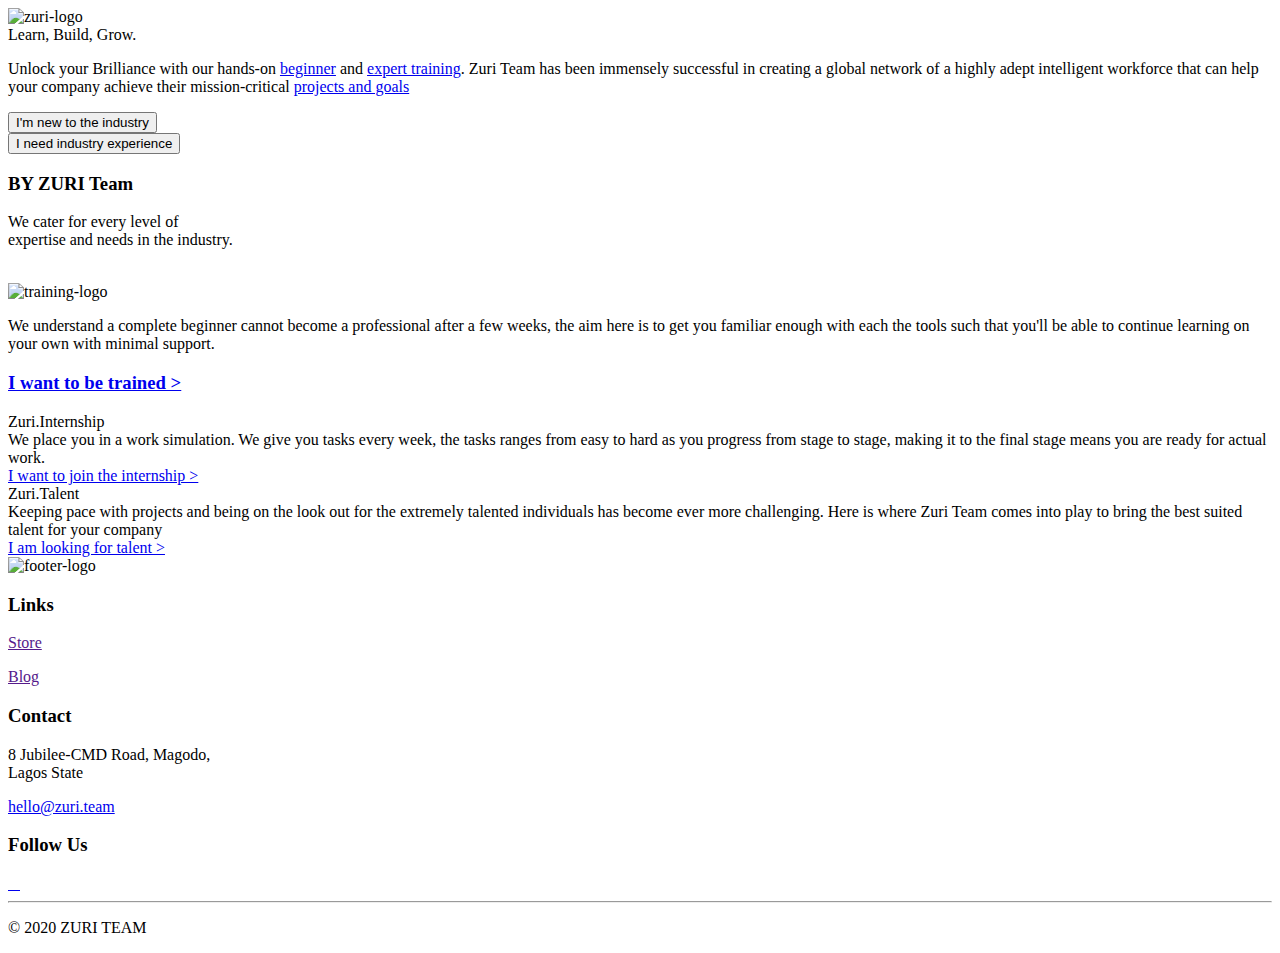
==== index.html @ 9dfd20c7 "Add files via upload" ====
<!DOCTYPE html>
<html lang="en">
  <head>
    <meta charset="UTF-8" />
    <meta http-equiv="X-UA-Compatible" content="IE=edge" />
    <meta name="viewport" content="width=device-width, initial-scale=1.0" />
    <title>Landing Page</title>
    <link rel="stylesheet" href="index.css">
  </head>
  <body>
    <section class="hero">
      <div><img src="" alt="zuri-logo" /></div>
      <div>Learn, Build, Grow.</div>
      <p>
        Unlock your Brilliance with our hands-on
        <a href="https://training.zuri.team">beginner</a> and
        <a href="https://internship.zuri.team">expert training</a>. Zuri Team
        has been immensely successful in creating a global network of a highly
        adept intelligent workforce that can help your company achieve their
        mission-critical
        <a href="https://talent.zuri.team">projects and goals</a>
      </p>
      <div>
        <a href="/new.html"> <button>I'm new to the industry</button></a>
        <br />
        <a href="/experience.html"
          ><button>I need industry experience</button></a
        >
      </div>
    </section>

    <section>
      <div>
        <h3>BY ZURI Team</h3>
        <p>
          We cater for every level of <br />
          expertise and needs in the industry.
        </p>

        <div>
          <div>
            <img src="" alt="" />
            <div>
              <img src="" alt="training-logo" />
              <p>
                We understand a complete beginner cannot become a professional
                after a few weeks, the aim here is to get you familiar enough
                with each the tools such that you'll be able to continue
                learning on your own with minimal support.
              </p>
              <h3><a href="#">I want to be trained ></a></h3>
            </div>
          </div>

          <div>
            <div>Zuri<span>.</span>Internship</div>
            <div>
              We place you in a work simulation. We give you tasks every week,
              the tasks ranges from easy to hard as you progress from stage to
              stage, making it to the final stage means you are ready for actual
              work.
            </div>
            <a href="#">I want to join the internship ></a>
          </div>

          <div>
            <div>Zuri<span>.</span>Talent</div>
            <div>
              Keeping pace with projects and being on the look out for the
              extremely talented individuals has become ever more challenging.
              Here is where Zuri Team comes into play to bring the best suited
              talent for your company
            </div>
            <a href="#">I am looking for talent ></a>
          </div>
        </div>
      </div>
    </section>
    <footer>
      <div>
        <div><img src="" alt="footer-logo" /></div>
        <div>
          <h3>Links</h3>
          <a href=""><p>Store</p></a>
          <a href=""><p>Blog</p></a>
        </div>
        <div>
          <h3>Contact</h3>
          <p>
            8 Jubilee-CMD Road, Magodo, <br />
            Lagos State
          </p>
          <p><a href="mailto:hello@zuri.com"> hello@zuri.team </a></p>
        </div>
        <div>
          <h3>Follow Us</h3>
                <div class="contact-icons">
                    <a target="_blank" href="https://web.facebook.com/thezuriteam"> <img alt="" src="./img/fb.png"> </a>
                    <a target="_blank" href="https://twitter.com/theZuriTeam"> <img alt="" src="./img/twitter.png"> </a>
                    <a target="_blank" href="https://www.instagram.com/thezuriteam/"> <img alt="" src="./img/IG.png"> </a>
                    <a href="#"> <img alt="" src="./img/in.png"> </a>
                </div>
        </div>
      </div>
      <div><hr></div>
      <div><p> &#169 2020 ZURI TEAM </p></div>
    </footer>
  </body>
</html>
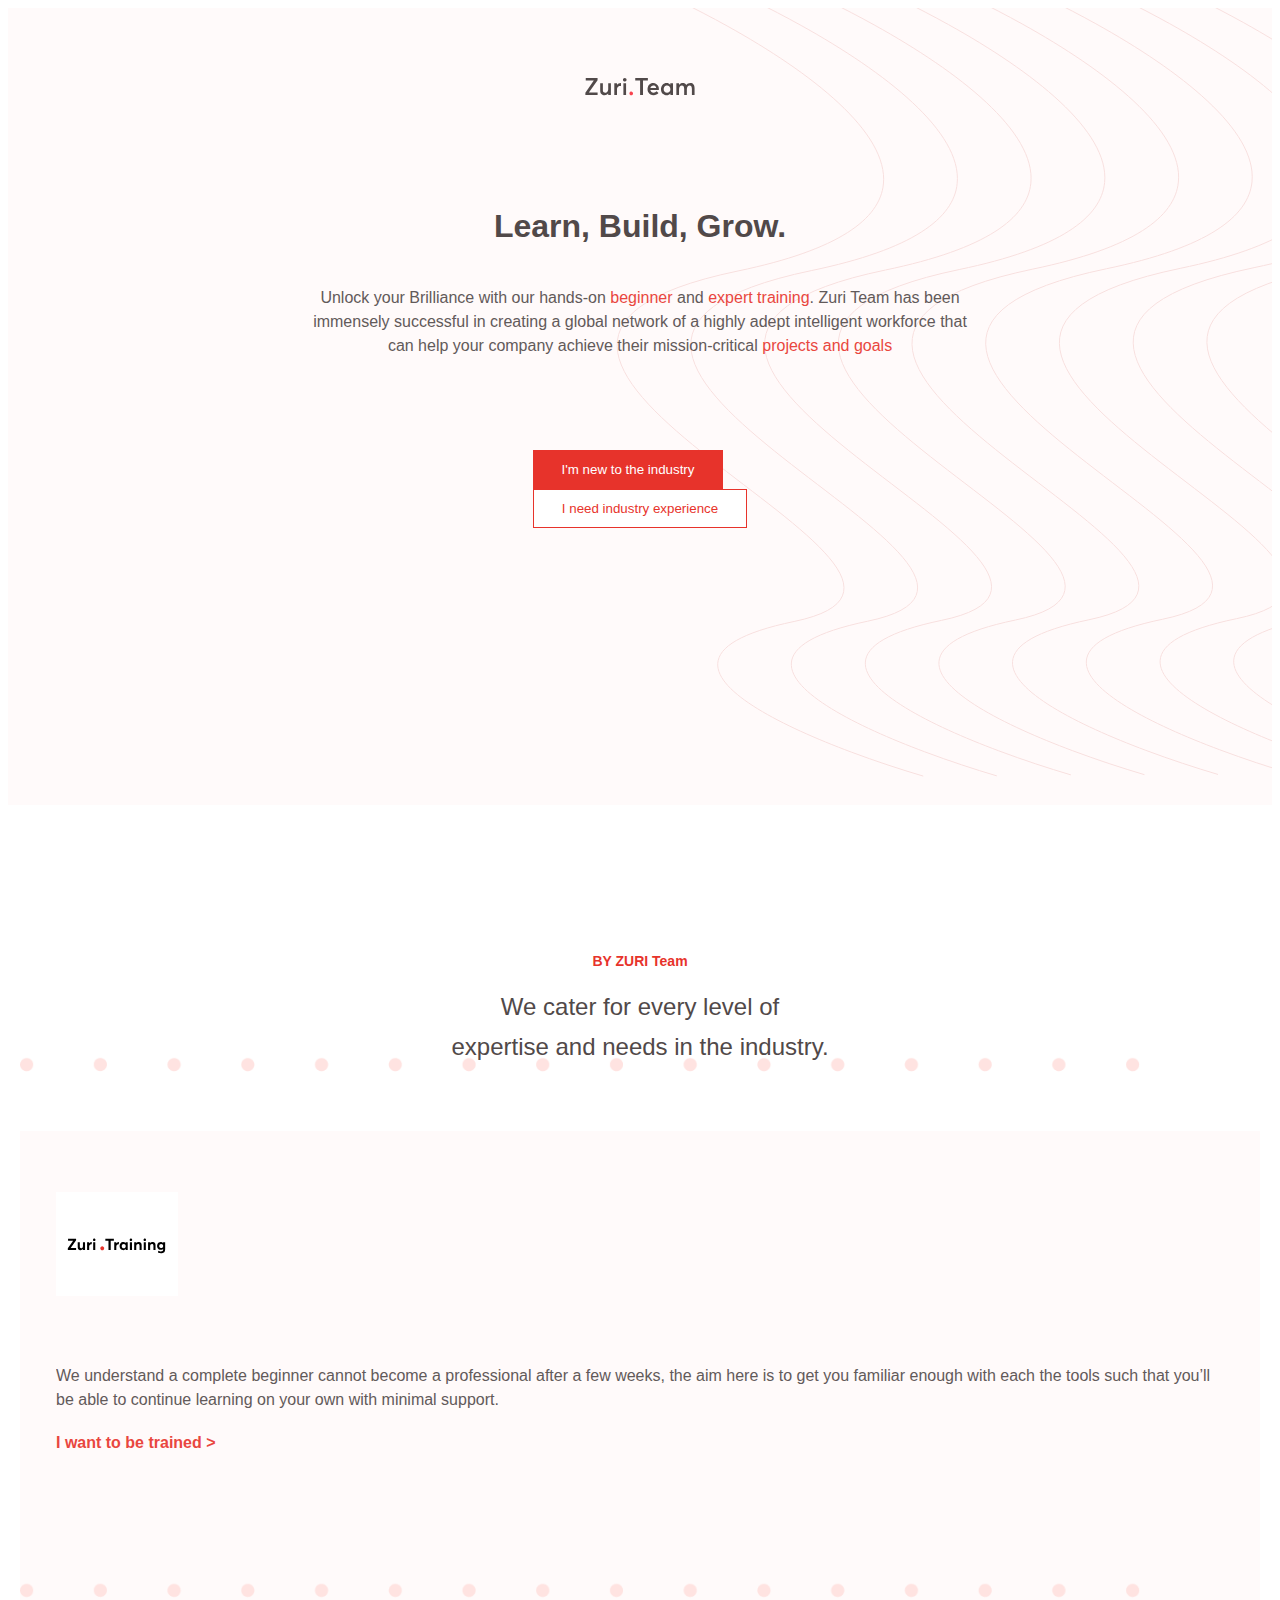
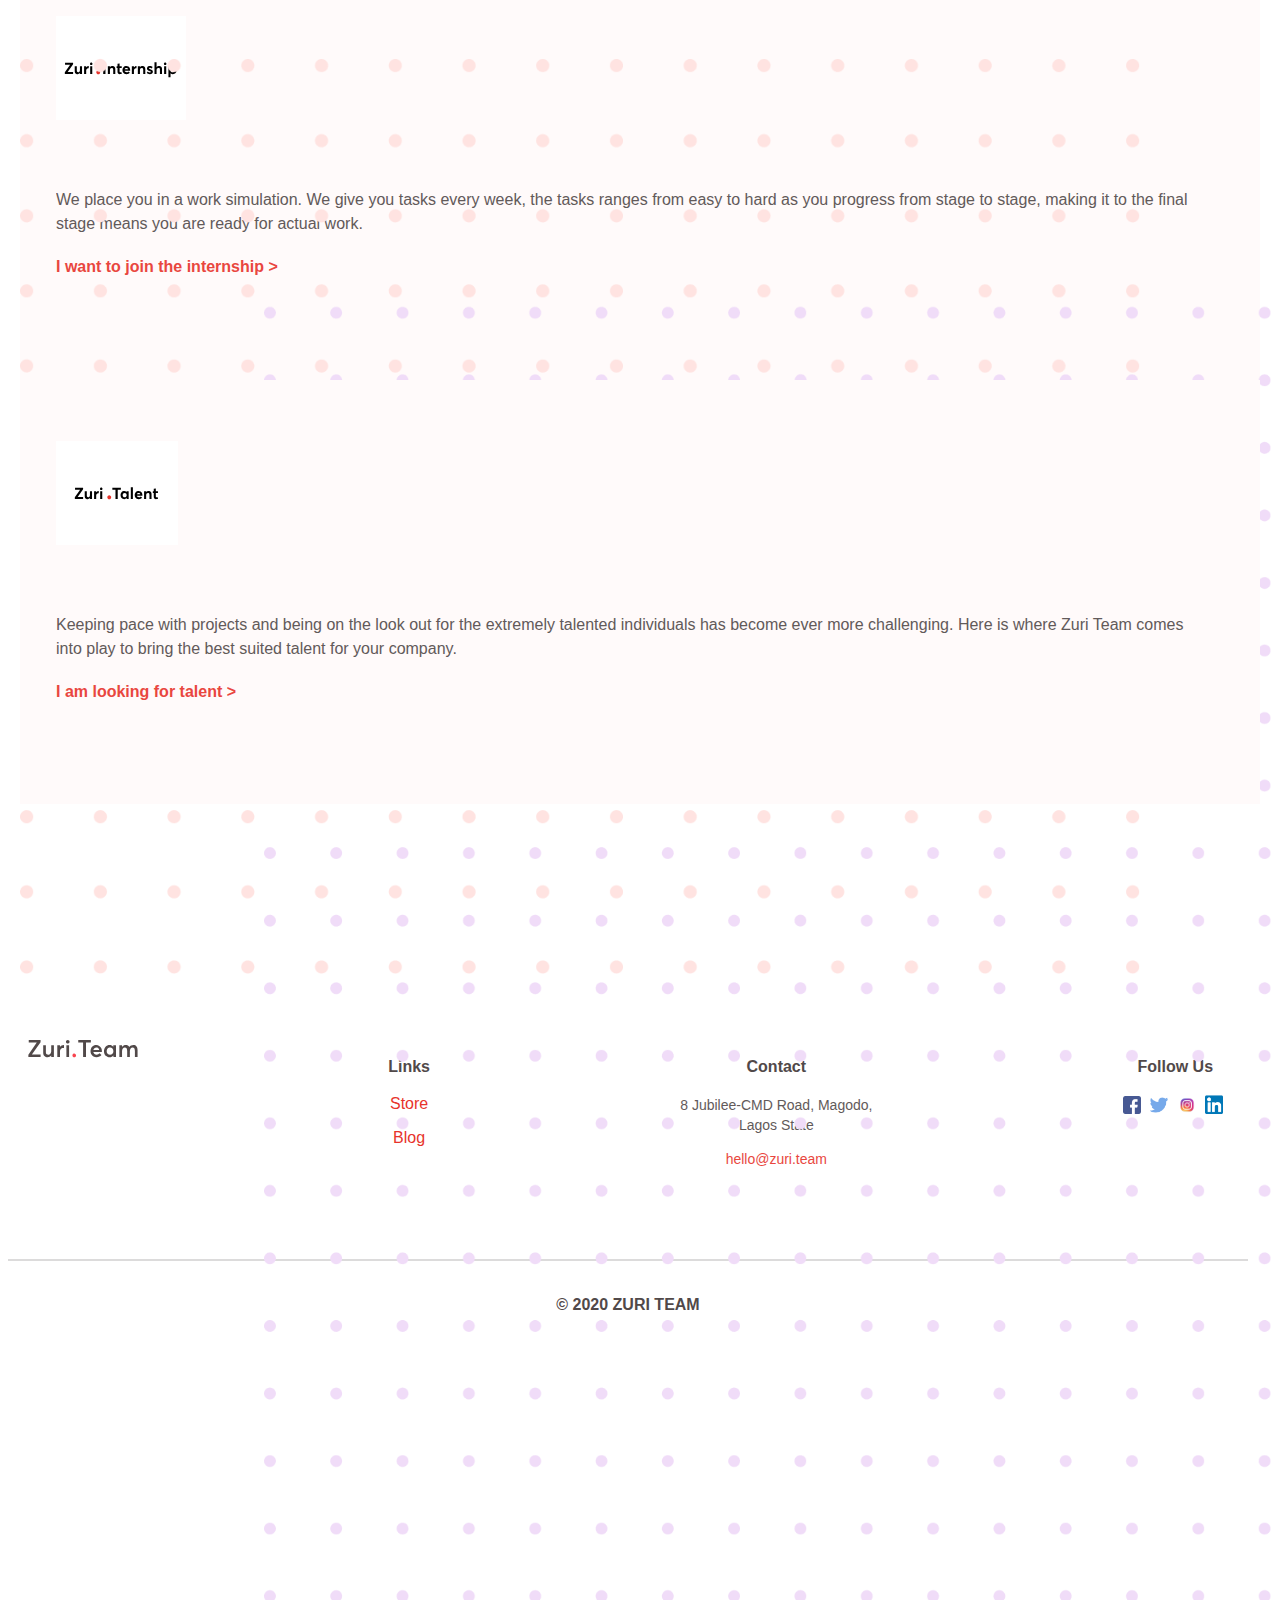
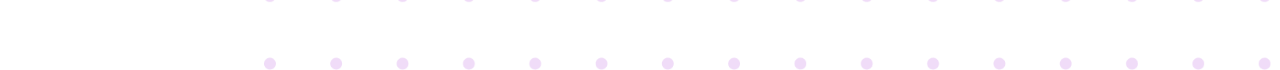
==== commit 4ba3e8a4: "Add files via upload" ====
--- a/index.html
+++ b/index.html
@@ -4,87 +4,99 @@
     <meta charset="UTF-8" />
     <meta http-equiv="X-UA-Compatible" content="IE=edge" />
     <meta name="viewport" content="width=device-width, initial-scale=1.0" />
-    <title>Landing Page</title>
+    <title> Landing Page </title>
+    <!-- CSS only -->
+    <link href="https://cdn.jsdelivr.net/npm/bootstrap@5.2.0/dist/css/bootstrap.min.css" rel="stylesheet" integrity="sha384-gH2yIJqKdNHPEq0n4Mqa/HGKIhSkIHeL5AyhkYV8i59U5AR6csBvApHHNl/vI1Bx" crossorigin="anonymous">
     <link rel="stylesheet" href="index.css">
+    <link href="images/index/favicon.png" rel="icon" sizes="16x16 32x32" type="image/png">
   </head>
+
   <body>
-    <section class="hero">
-      <div><img src="" alt="zuri-logo" /></div>
-      <div>Learn, Build, Grow.</div>
-      <p>
-        Unlock your Brilliance with our hands-on
-        <a href="https://training.zuri.team">beginner</a> and
-        <a href="https://internship.zuri.team">expert training</a>. Zuri Team
-        has been immensely successful in creating a global network of a highly
-        adept intelligent workforce that can help your company achieve their
-        mission-critical
-        <a href="https://talent.zuri.team">projects and goals</a>
-      </p>
-      <div>
-        <a href="/new.html"> <button>I'm new to the industry</button></a>
-        <br />
-        <a href="/experience.html"
-          ><button>I need industry experience</button></a
-        >
+    <section class="first-section">
+      <div class="first-image">
+        <img class="logo-img" src="images/index/zuri-logo-full.svg" alt="zuri-logo" />
+      </div>
+      <div class="top-writings">
+        <h2>Learn, Build, Grow.</h2>
+        <p>
+          Unlock your Brilliance with our hands-on
+          <a href="https://training.zuri.team">beginner</a> and
+          <a href="https://internship.zuri.team">expert training</a>. Zuri Team
+          has been immensely successful in creating a global network of a highly
+          adept intelligent workforce that can help your company achieve their
+          mission-critical
+          <a href="https://talent.zuri.team">projects and goals</a>
+        </p>
+        <div class="button-div">
+          <a href="new.html"> 
+            <button class="own-btn first-btn">I'm new to the industry</button>
+          </a>
+          <br class="breaker d-md-none" />
+          <a href="experience.html">
+          <button class="own-btn second-btn">I need industry experience</button>
+          </a>
+        </div>
       </div>
     </section>
 
-    <section>
-      <div>
-        <h3>BY ZURI Team</h3>
-        <p>
+    <section class="second-section">
+      <div class="the-container information ">
+        <h3 class="heading">BY ZURI Team</h3>
+        <p class="subheading">
           We cater for every level of <br />
           expertise and needs in the industry.
         </p>
 
-        <div>
-          <div>
-            <img src="" alt="" />
-            <div>
-              <img src="" alt="training-logo" />
-              <p>
-                We understand a complete beginner cannot become a professional
-                after a few weeks, the aim here is to get you familiar enough
-                with each the tools such that you'll be able to continue
-                learning on your own with minimal support.
-              </p>
-              <h3><a href="#">I want to be trained ></a></h3>
+        <div class="the-container own-container">
+          <div class="row">
+            <div class="col-lg-4 information-card-zed text-center">
+              <div class="information-card mx-auto m-4 m-lg-0">
+                <img class="left-img d-none d-xl-block" src="images/index/left_bvmv7q.png" alt="left">
+                <div class="zed-content">
+                  <img src="images/index/zuri-training-img.svg" alt="">
+                  <p>We understand a complete beginner cannot become a professional after a few weeks, the aim here is to get you familiar enough with each the tools such that you’ll be able to continue learning on your own with minimal support.</p>
+                  <h3><a href="https://training.zuri.team/">I want to be trained ></a></h3>
+                </div>
+              </div>
             </div>
-          </div>
+            
+            <div class="col-lg-4 text-center">
+              <div class="information-card mx-auto m-4 m-lg-0">
+                <img src="images/index/zuri-internship-img.svg" alt="">
+                <p>We place you in a work simulation. We give you tasks every week, the tasks ranges from easy to hard as you progress from stage to stage, making it to the final stage means you are ready for actual work.</p>
+                <h3><a href="https://internship.zuri.team/">I want to join the internship ></a></h3>
+              </div>
+            </div>
 
-          <div>
-            <div>Zuri<span>.</span>Internship</div>
-            <div>
-              We place you in a work simulation. We give you tasks every week,
-              the tasks ranges from easy to hard as you progress from stage to
-              stage, making it to the final stage means you are ready for actual
-              work.
+            <div class="col-lg-4 information-card-zed">
+              <div class="information-card mx-auto m-4 m-lg-0">
+                <img class="right-img d-none d-xl-block" src="images/index/right_yz6hn3.png" alt="">
+                <div class="zed">
+                  <img src="images/index/zuri-talent-img.svg" alt="">
+                  <p>Keeping pace with projects and being on the look out for the extremely talented individuals has become ever more challenging. Here is where Zuri Team comes into play to bring the best suited talent for your company.</p>
+                  <h3><a href="https://talent.zuri.team/">I am looking for talent ></a></h3>
+                </div>
+              </div>
             </div>
-            <a href="#">I want to join the internship ></a>
-          </div>
 
-          <div>
-            <div>Zuri<span>.</span>Talent</div>
-            <div>
-              Keeping pace with projects and being on the look out for the
-              extremely talented individuals has become ever more challenging.
-              Here is where Zuri Team comes into play to bring the best suited
-              talent for your company
-            </div>
-            <a href="#">I am looking for talent ></a>
           </div>
         </div>
       </div>
     </section>
-    <footer>
-      <div>
-        <div><img src="" alt="footer-logo" /></div>
-        <div>
+    
+    <footer class="footer own-container mx-auto">
+      <div class="footer-flex-container text-md-left">
+        <div class="flex-1">
+          <img src="images/index/zuri-logo-full.svg" class="footer-logo" alt="" />
+        </div>
+
+        <div class="flex-3">
           <h3>Links</h3>
-          <a href=""><p>Store</p></a>
-          <a href=""><p>Blog</p></a>
+          <a href="https://flutterwave.com/store/zuriteam"><p>Store</p></a>
+          <a href="https://blog.zuri.team/"><p>Blog</p></a>
         </div>
-        <div>
+
+        <div class="flex-4 address">
           <h3>Contact</h3>
           <p>
             8 Jubilee-CMD Road, Magodo, <br />
@@ -92,18 +104,22 @@
           </p>
           <p><a href="mailto:hello@zuri.com"> hello@zuri.team </a></p>
         </div>
-        <div>
+
+        <div class="flex-5">
           <h3>Follow Us</h3>
-                <div class="contact-icons">
-                    <a target="_blank" href="https://web.facebook.com/thezuriteam"> <img alt="" src="./img/fb.png"> </a>
-                    <a target="_blank" href="https://twitter.com/theZuriTeam"> <img alt="" src="./img/twitter.png"> </a>
-                    <a target="_blank" href="https://www.instagram.com/thezuriteam/"> <img alt="" src="./img/IG.png"> </a>
-                    <a href="#"> <img alt="" src="./img/in.png"> </a>
-                </div>
+          <div class="social-icons">
+            <a target="_blank" href="https://web.facebook.com/thezuriteam"> <img alt="" src="images/index/fb.png"> </a>
+            <a target="_blank" href="https://twitter.com/theZuriTeam"> <img alt="" src="images/index/twitter.png"> </a>
+            <a target="_blank" href="https://www.instagram.com/thezuriteam/"> <img alt="" src="images/index/IG.png"> </a>
+            <a href="#"> <img alt="" src="images/index/in.png"> </a>
+          </div>
         </div>
       </div>
-      <div><hr></div>
-      <div><p> &#169 2020 ZURI TEAM </p></div>
+
+      <div>
+        <hr class="m-3 md-0">
+      </div>
+      <div class="mx-auto copyright"><p> &#169 2020 ZURI TEAM </p></div>
     </footer>
   </body>
 </html>
--- a/index.css
+++ b/index.css
@@ -0,0 +1,303 @@
+@font-face {
+    font-family: Averta;
+    src: url(https://res.cloudinary.com/dafsch2zs/raw/upload/v1596618987/Zuri%20Landing/AvertaDemoPECuttedDemo-Regular_dghpn7.otf);
+}
+
+* {
+    box-sizing: border-box;
+    font-family: Averta, sans-serif;
+}
+
+a {
+    color: #E7332B;
+    text-decoration: none;
+}
+
+a:hover {
+    text-decoration: none;
+    color: #eb5850;
+}
+
+.the-container {
+    max-width: 1440px !important;
+    
+}
+
+.own-container {
+    max-width: 1240px !important;
+}
+
+
+.first-image {
+    margin: auto;
+    display: flex;
+    padding-top: 69px;
+    margin-bottom: 69px;
+}
+
+.first-image img {
+    margin: auto;
+}
+
+.first-section {
+    height: 800px;
+    background-image: url("images/index/hero-bg.svg");
+    background-size: cover;
+    background-position: center center;
+    background-repeat: no-repeat;
+}
+
+.top-writings {
+    padding: 10px;
+    max-width: 700px;
+    margin: 0 auto;
+    text-align: center;
+}
+
+.top-writings h2 {
+    font-size: 32px;
+    line-height: 48px;
+    text-align: center;
+    font-weight: 800;
+    color: #514949;
+    margin-bottom: 36px;
+}
+
+.top-writings p {
+    font-size: 16px;
+    line-height: 24px;
+    color: #514949;
+    opacity: 0.9;
+}
+
+.button-div {
+    margin-top: 92px;
+}
+
+.own-btn {
+    padding: 11px 28px;
+    border: 1px solid #E7332B;
+}
+
+.first-btn {
+    background-color: #E7332B;
+    color: #fff;
+    margin-right: 24px;
+}
+
+.first-btn:hover {
+    background-color: #fff;
+    color: #E7332B;
+}
+
+.breaker {
+    display: block;
+}
+
+.second-btn {
+    background-color: #fff;
+    color: #E7332B;
+}
+
+.second-btn:hover {
+    background-color: #E7332B;
+    color: #fff;
+}
+
+section.second-section {
+    background-color: #fff;
+}
+
+.information {
+    padding-top: 0 !important;
+    text-align: center;
+}
+
+.information .heading {
+    font-size: 14px;
+    line-height: 24px;
+    color: #E7332B  !important;
+    margin-top: 141px;
+}
+
+.information p.subheading {
+    font-size: 24px;
+    line-height: 40px;
+    text-align: center;
+    color: #514949;
+    margin-top: 8px;
+    margin-bottom: 64px;
+
+}
+
+.the-container {
+    margin: 0 auto;
+    text-align: center;
+}
+
+
+.information-card {
+    width: 100%;
+    background-color: #FFFAFA;
+    padding: 61px 47px 82px 36px;
+    text-align: justify-all;
+}
+
+.information-card-zed {
+    position: relative;
+    z-index: 1;
+}
+
+img.left-img {
+    width: 100%;
+    position: absolute;
+    left: -120px;
+    top: -75px;
+    z-index: -1;
+}
+
+img.right-img {
+    width: 90%;
+    position: absolute;
+    right: -120px;
+    top: -75px;
+    z-index: -1;
+}
+
+.information-card {
+    text-align: left;
+}
+
+.information-card img {
+    margin-bottom: 48px;
+}
+
+.information-card p {
+    font-size: 16px;
+    line-height: 24px;
+    color: #514949;
+    opacity: 0.9;
+}
+
+.information-card h3 a {
+    font-size: 16px;
+    line-height: 24px;
+    color: #E7332B;
+    opacity: 0.9;
+}
+
+.footer {
+    margin-top: 215px;
+}
+
+.footer-flex-container {
+    display: flex;
+    justify-content: space-between;
+    flex-wrap: wrap;
+    margin-bottom: 56px;
+    padding: 20px;
+    text-align: center;
+}
+
+.footer h3 {
+    font-size: 16px;
+    font-weight: bold;
+    line-height: 24px;
+    color: #514949;
+}
+
+.quick-links {
+    list-style: none;
+    margin: 0;
+    padding: 0;
+}
+
+.quick-links a {
+    text-decoration: none;
+    font-size: 14px;
+    line-height: 20px;
+    color: #514949;
+    opacity: 0.9;
+}
+
+.address p {
+    font-size: 14px;
+    line-height: 20px;
+    color: #514949;
+    opacity: 0.9;
+}
+
+.social-icons img {
+    width: 18px !important;
+    margin-right: 5px;
+}
+
+
+footer hr {
+    opacity: 0.2;
+    border: 0.7px solid #514949;
+}
+
+.copyright p {
+    font-size: 16px;
+    line-height: 24px;
+    font-weight: bold;
+    margin-top: 32px;
+    color: #514949;
+    padding-bottom: 97px;
+    text-align: center;
+}
+
+@media (max-width: 768px) {
+
+    .first-section {
+        height: auto;
+    }
+
+    img.logo-img {
+        display: block;
+        padding-top: 50px;
+        margin: auto;
+        margin-bottom: 20px;
+    }
+
+    .top-writings h2 {
+        font-size: 28px;
+        line-height: 34px;
+        text-align: center;
+    }
+
+    .button-div {
+        margin-bottom: 50px;
+    }
+
+
+    button.own-btn {
+        display: block;
+        margin: auto;
+        justify-content: center;
+    }
+
+    h3.heading {
+        margin-top: 60px !important;
+    }
+
+    .footer-flex-container {
+        flex-direction: column;
+        justify-content: center;
+        align-items: center;
+    }
+
+    .footer-logo {
+        width: 150px;
+        margin-bottom: 15px;
+    }
+
+    .footer-flex-container h3 {
+        font-size: 24px;
+        margin-top: 20px;
+
+    }
+
+
+}